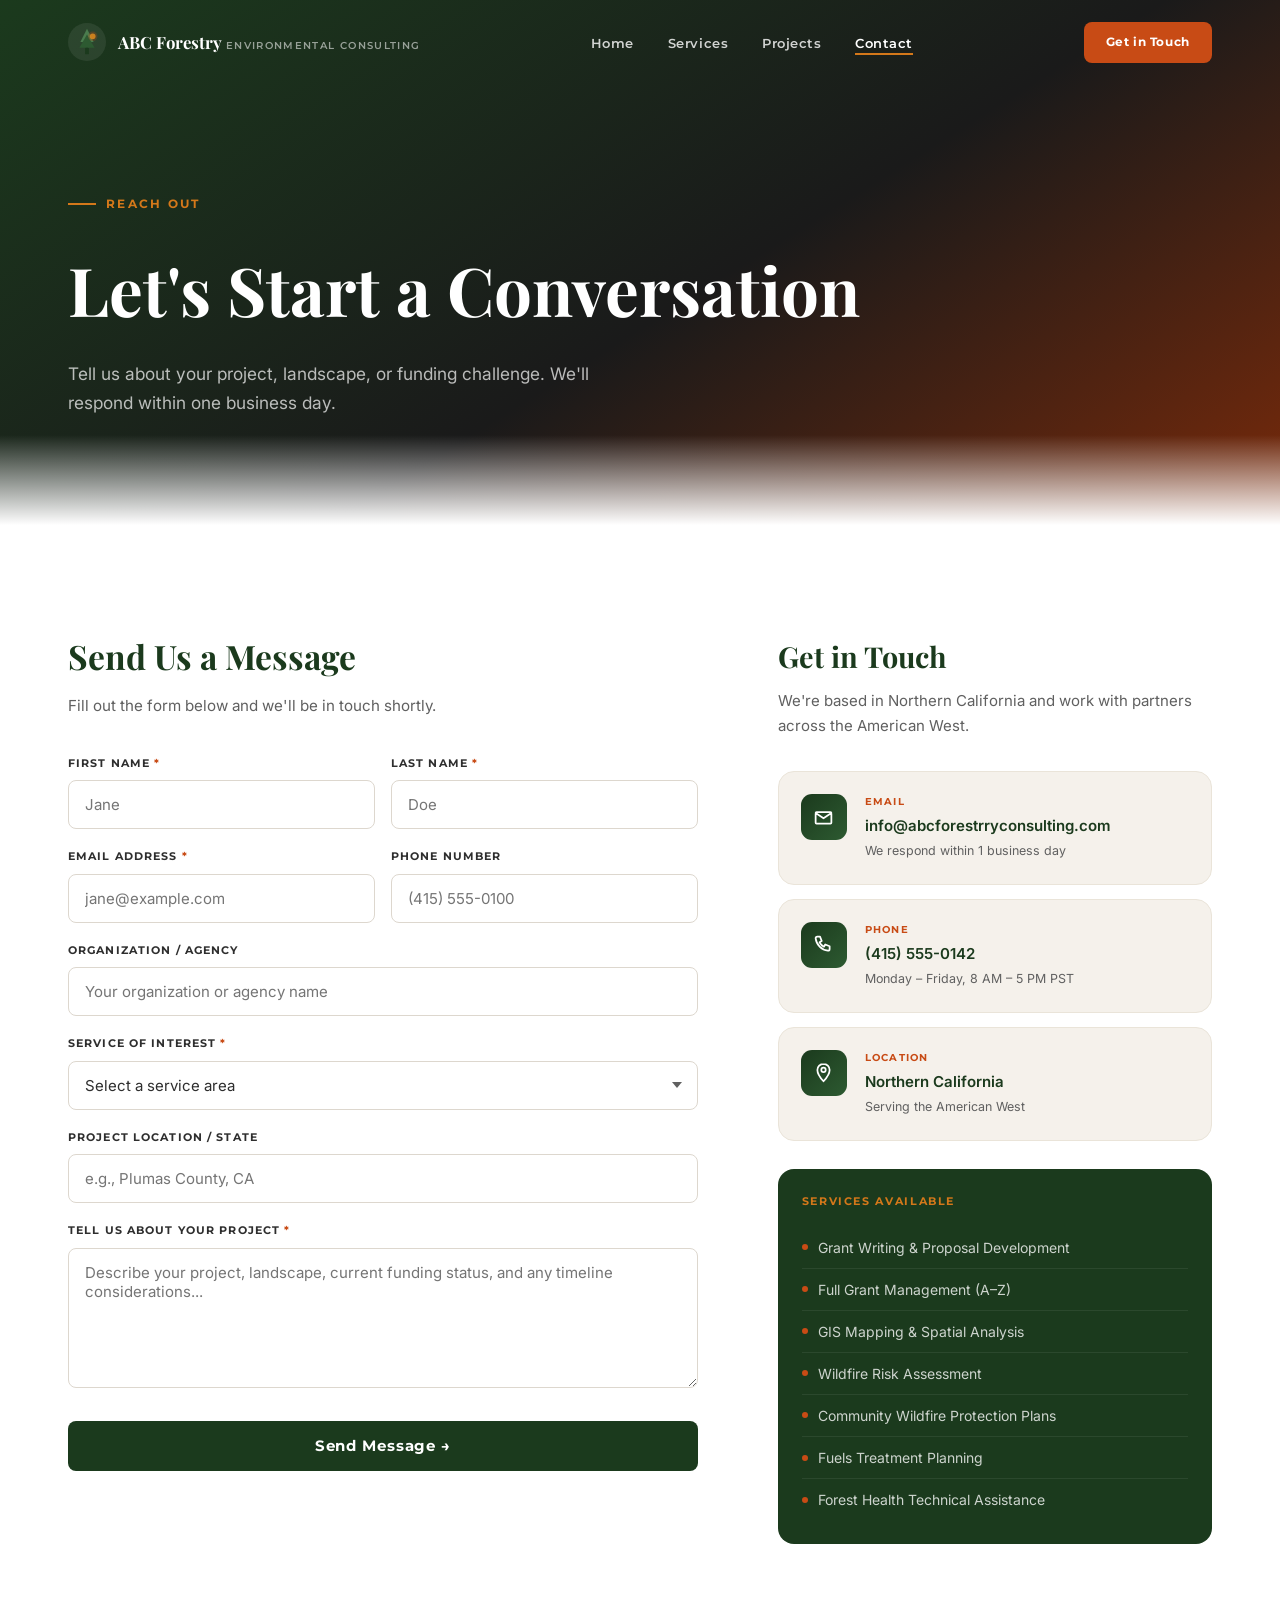
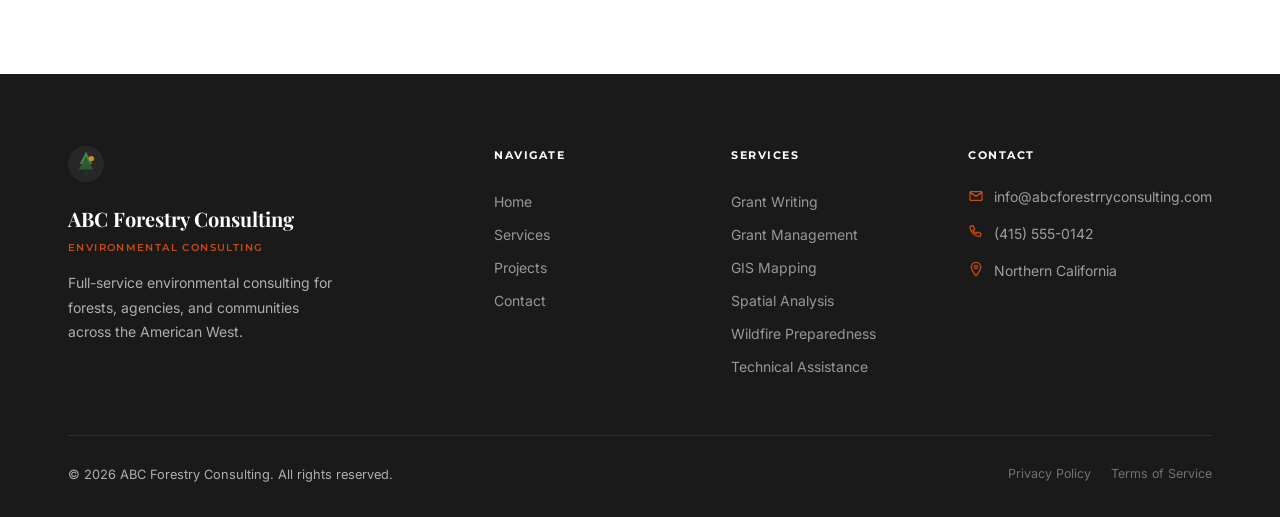
==== contact.html @ c1113926 "Initial commit" ====
<!DOCTYPE html>
<html lang="en">
<head>
  <meta charset="UTF-8" />
  <meta name="viewport" content="width=device-width, initial-scale=1.0" />
  <title>Contact — ABC Forestry Consulting</title>
  <meta name="description" content="Get in touch with ABC Forestry Consulting for grant writing, GIS mapping, and wildfire technical assistance." />
  <link rel="preconnect" href="https://fonts.googleapis.com" />
  <link rel="preconnect" href="https://fonts.gstatic.com" crossorigin />
  <link href="https://fonts.googleapis.com/css2?family=Playfair+Display:wght@700&family=Montserrat:wght@500;600;700&family=Inter:wght@400;500;600&display=swap" rel="stylesheet" />
  <link rel="stylesheet" href="css/styles.css" />
</head>
<body>

<!-- ===== NAVIGATION ===================================== -->
<nav class="nav scrolled" role="navigation" aria-label="Main navigation">
  <div class="container nav__inner">
    <a href="index.html" class="nav__logo" aria-label="ABC Forestry Consulting home">
      <svg class="nav__logo-icon" viewBox="0 0 40 40" fill="none" xmlns="http://www.w3.org/2000/svg" aria-hidden="true">
        <circle cx="20" cy="20" r="20" fill="rgba(255,255,255,0.08)"/>
        <polygon points="20,6 27,20 13,20" fill="#4A7C4E"/>
        <polygon points="20,12 28,26 12,26" fill="#2D5A31"/>
        <rect x="18" y="26" width="4" height="7" rx="1" fill="#1B3A1D"/>
        <circle cx="26" cy="14" r="3" fill="#E8A020" opacity="0.85"/>
        <circle cx="26" cy="14" r="5" fill="#C84B15" opacity="0.25"/>
      </svg>
      <div class="nav__logo-text">
        <span class="nav__logo-name">ABC Forestry</span>
        <span class="nav__logo-sub">Environmental Consulting</span>
      </div>
    </a>

    <ul class="nav__links" role="list">
      <li><a href="index.html" class="nav__link">Home</a></li>
      <li><a href="index.html#services" class="nav__link">Services</a></li>
      <li><a href="projects.html" class="nav__link">Projects</a></li>
      <li><a href="contact.html" class="nav__link active">Contact</a></li>
    </ul>

    <a href="contact.html" class="nav__cta">Get in Touch</a>
    <button class="nav__toggle" aria-label="Open menu"><span></span><span></span><span></span></button>
  </div>
</nav>

<div class="nav__mobile" role="dialog" aria-label="Mobile navigation">
  <button class="nav__mobile-close" aria-label="Close menu">&times;</button>
  <a href="index.html" class="nav__mobile-link">Home</a>
  <a href="index.html#services" class="nav__mobile-link">Services</a>
  <a href="projects.html" class="nav__mobile-link">Projects</a>
  <a href="contact.html" class="nav__mobile-link">Contact</a>
  <a href="contact.html" class="btn btn-primary" style="margin-top:16px">Get in Touch</a>
</div>

<!-- ===== PAGE HERO ====================================== -->
<section class="page-hero">
  <div class="container">
    <div class="page-hero__label">Reach Out</div>
    <h1 class="page-hero__title">Let's Start a Conversation</h1>
    <p class="page-hero__sub">
      Tell us about your project, landscape, or funding challenge. We'll respond within one business day.
    </p>
  </div>
</section>

<!-- ===== CONTACT SECTION ================================ -->
<section class="contact-section">
  <div class="container">
    <div class="contact__grid">

      <!-- Form -->
      <div class="reveal">
        <div class="contact-form__title">Send Us a Message</div>
        <p class="contact-form__sub">Fill out the form below and we'll be in touch shortly.</p>

        <form id="contact-form" novalidate>

          <div class="form-row">
            <div class="form-group">
              <label class="form-label" for="fname">First Name <span aria-hidden="true" style="color:var(--ember)">*</span></label>
              <input class="form-input" type="text" id="fname" name="fname" placeholder="Jane" required autocomplete="given-name" />
            </div>
            <div class="form-group">
              <label class="form-label" for="lname">Last Name <span aria-hidden="true" style="color:var(--ember)">*</span></label>
              <input class="form-input" type="text" id="lname" name="lname" placeholder="Doe" required autocomplete="family-name" />
            </div>
          </div>

          <div class="form-row">
            <div class="form-group">
              <label class="form-label" for="email">Email Address <span aria-hidden="true" style="color:var(--ember)">*</span></label>
              <input class="form-input" type="email" id="email" name="email" placeholder="jane@example.com" required autocomplete="email" />
            </div>
            <div class="form-group">
              <label class="form-label" for="phone">Phone Number</label>
              <input class="form-input" type="tel" id="phone" name="phone" placeholder="(415) 555-0100" autocomplete="tel" />
            </div>
          </div>

          <div class="form-group">
            <label class="form-label" for="org">Organization / Agency</label>
            <input class="form-input" type="text" id="org" name="org" placeholder="Your organization or agency name" autocomplete="organization" />
          </div>

          <div class="form-group">
            <label class="form-label" for="service">Service of Interest <span aria-hidden="true" style="color:var(--ember)">*</span></label>
            <div class="form-select-wrap">
              <select class="form-select" id="service" name="service" required>
                <option value="" disabled selected>Select a service area</option>
                <option value="grant-writing">Grant Writing</option>
                <option value="grant-management">Grant Management (A–Z)</option>
                <option value="gis-mapping">GIS Mapping &amp; Analysis</option>
                <option value="wildfire-tech">Wildfire Technical Assistance</option>
                <option value="cwpp">Community Wildfire Protection Plan</option>
                <option value="multiple">Multiple Services</option>
                <option value="other">Other / Not Sure Yet</option>
              </select>
            </div>
          </div>

          <div class="form-group">
            <label class="form-label" for="location">Project Location / State</label>
            <input class="form-input" type="text" id="location" name="location" placeholder="e.g., Plumas County, CA" />
          </div>

          <div class="form-group">
            <label class="form-label" for="message">Tell Us About Your Project <span aria-hidden="true" style="color:var(--ember)">*</span></label>
            <textarea class="form-textarea" id="message" name="message" placeholder="Describe your project, landscape, current funding status, and any timeline considerations..." required></textarea>
          </div>

          <button type="submit" class="form-submit">Send Message &rarr;</button>

        </form>
      </div>

      <!-- Contact Info Sidebar -->
      <div class="contact-info reveal reveal-d1">
        <div class="contact-info__title">Get in Touch</div>
        <p class="contact-info__sub">
          We're based in Northern California and work with partners across the American West.
        </p>

        <div class="info-card">
          <div class="info-card__icon" aria-hidden="true">
            <svg viewBox="0 0 24 24" fill="none" stroke="currentColor" stroke-width="2" stroke-linecap="round" stroke-linejoin="round"><path d="M3 8l9 6 9-6M3 8v11a1 1 0 001 1h16a1 1 0 001-1V8M3 8a1 1 0 011-1h16a1 1 0 011 1"/></svg>
          </div>
          <div>
            <div class="info-card__label">Email</div>
            <div class="info-card__value">info@abcforestrryconsulting.com</div>
            <div class="info-card__note">We respond within 1 business day</div>
          </div>
        </div>

        <div class="info-card">
          <div class="info-card__icon" aria-hidden="true">
            <svg viewBox="0 0 24 24" fill="none" stroke="currentColor" stroke-width="2" stroke-linecap="round" stroke-linejoin="round"><path d="M3 5a2 2 0 012-2h3l2 5-2.5 1.5a11 11 0 005 5L14 12l5 2v3a2 2 0 01-2 2A16 16 0 013 5z"/></svg>
          </div>
          <div>
            <div class="info-card__label">Phone</div>
            <div class="info-card__value">(415) 555-0142</div>
            <div class="info-card__note">Monday – Friday, 8 AM – 5 PM PST</div>
          </div>
        </div>

        <div class="info-card">
          <div class="info-card__icon" aria-hidden="true">
            <svg viewBox="0 0 24 24" fill="none" stroke="currentColor" stroke-width="2" stroke-linecap="round" stroke-linejoin="round"><path d="M12 2C8.13 2 5 5.13 5 9c0 5.25 7 13 7 13s7-7.75 7-13c0-3.87-3.13-7-7-7z"/><circle cx="12" cy="9" r="2.5"/></svg>
          </div>
          <div>
            <div class="info-card__label">Location</div>
            <div class="info-card__value">Northern California</div>
            <div class="info-card__note">Serving the American West</div>
          </div>
        </div>

        <div class="service-list-box">
          <div class="service-list-box__title">Services Available</div>
          <div class="service-list-box__item">
            <span class="service-list-box__dot" aria-hidden="true"></span>
            Grant Writing &amp; Proposal Development
          </div>
          <div class="service-list-box__item">
            <span class="service-list-box__dot" aria-hidden="true"></span>
            Full Grant Management (A–Z)
          </div>
          <div class="service-list-box__item">
            <span class="service-list-box__dot" aria-hidden="true"></span>
            GIS Mapping &amp; Spatial Analysis
          </div>
          <div class="service-list-box__item">
            <span class="service-list-box__dot" aria-hidden="true"></span>
            Wildfire Risk Assessment
          </div>
          <div class="service-list-box__item">
            <span class="service-list-box__dot" aria-hidden="true"></span>
            Community Wildfire Protection Plans
          </div>
          <div class="service-list-box__item">
            <span class="service-list-box__dot" aria-hidden="true"></span>
            Fuels Treatment Planning
          </div>
          <div class="service-list-box__item">
            <span class="service-list-box__dot" aria-hidden="true"></span>
            Forest Health Technical Assistance
          </div>
        </div>

      </div><!-- /.contact-info -->
    </div><!-- /.contact__grid -->
  </div>
</section>

<!-- ===== FOOTER ========================================= -->
<footer class="footer">
  <div class="container">
    <div class="footer__grid">

      <div>
        <svg width="36" height="36" viewBox="0 0 40 40" fill="none" xmlns="http://www.w3.org/2000/svg" aria-hidden="true">
          <circle cx="20" cy="20" r="20" fill="rgba(255,255,255,0.06)"/>
          <polygon points="20,6 27,20 13,20" fill="#4A7C4E"/>
          <polygon points="20,12 28,26 12,26" fill="#2D5A31"/>
          <rect x="18" y="26" width="4" height="7" rx="1" fill="#1B3A1D"/>
          <circle cx="26" cy="14" r="3" fill="#E8A020" opacity="0.85"/>
        </svg>
        <div class="footer__brand-name">ABC Forestry Consulting</div>
        <div class="footer__brand-sub">Environmental Consulting</div>
        <p class="footer__brand-desc">
          Full-service environmental consulting for forests, agencies, and communities across the American West.
        </p>
      </div>

      <div>
        <div class="footer__col-title">Navigate</div>
        <a href="index.html" class="footer__link">Home</a>
        <a href="index.html#services" class="footer__link">Services</a>
        <a href="projects.html" class="footer__link">Projects</a>
        <a href="contact.html" class="footer__link">Contact</a>
      </div>

      <div>
        <div class="footer__col-title">Services</div>
        <a href="contact.html" class="footer__link">Grant Writing</a>
        <a href="contact.html" class="footer__link">Grant Management</a>
        <a href="contact.html" class="footer__link">GIS Mapping</a>
        <a href="contact.html" class="footer__link">Spatial Analysis</a>
        <a href="contact.html" class="footer__link">Wildfire Preparedness</a>
        <a href="contact.html" class="footer__link">Technical Assistance</a>
      </div>

      <div>
        <div class="footer__col-title">Contact</div>
        <div class="footer__contact-item">
          <svg class="footer__contact-icon" fill="none" stroke="currentColor" stroke-width="2" viewBox="0 0 24 24" aria-hidden="true"><path d="M3 8l9 6 9-6M3 8v11a1 1 0 001 1h16a1 1 0 001-1V8M3 8a1 1 0 011-1h16a1 1 0 011 1"/></svg>
          info@abcforestrryconsulting.com
        </div>
        <div class="footer__contact-item">
          <svg class="footer__contact-icon" fill="none" stroke="currentColor" stroke-width="2" viewBox="0 0 24 24" aria-hidden="true"><path d="M3 5a2 2 0 012-2h3l2 5-2.5 1.5a11 11 0 005 5L14 12l5 2v3a2 2 0 01-2 2A16 16 0 013 5z"/></svg>
          (415) 555-0142
        </div>
        <div class="footer__contact-item">
          <svg class="footer__contact-icon" fill="none" stroke="currentColor" stroke-width="2" viewBox="0 0 24 24" aria-hidden="true"><path d="M12 2C8.13 2 5 5.13 5 9c0 5.25 7 13 7 13s7-7.75 7-13c0-3.87-3.13-7-7-7z"/><circle cx="12" cy="9" r="2.5"/></svg>
          Northern California
        </div>
      </div>

    </div>

    <div class="footer__bottom">
      <p class="footer__copy">&copy; 2026 ABC Forestry Consulting. All rights reserved.</p>
      <div class="footer__legal">
        <a href="#" class="footer__legal-link">Privacy Policy</a>
        <a href="#" class="footer__legal-link">Terms of Service</a>
      </div>
    </div>
  </div>
</footer>

<script src="js/main.js"></script>
</body>
</html>
---- css/styles.css ----
/* ============================================================
   ABC Forestry Consulting — Stylesheet
   ============================================================ */

/* === VARIABLES ============================================= */
:root {
  --forest-deep:   #1B3A1D;
  --forest-mid:    #2D5A31;
  --forest-light:  #4A7C4E;
  --ember:         #C84B15;
  --amber:         #D4781A;
  --gold:          #E8A020;
  --smoke:         #F5F1EB;
  --ash:           #EAE4D9;
  --white:         #FFFFFF;
  --charcoal:      #1A1A1A;
  --gray-dark:     #2E2E2E;
  --gray-mid:      #606060;
  --gray-light:    #A0A0A0;
  --border:        #DDD7CE;

  --font-display:  'Playfair Display', Georgia, serif;
  --font-sans:     'Montserrat', system-ui, sans-serif;
  --font-body:     'Inter', system-ui, sans-serif;

  --ease:          cubic-bezier(0.4, 0, 0.2, 1);
  --t:             0.32s;
  --t-slow:        0.62s;

  --shadow-sm:     0 2px 8px rgba(0,0,0,0.07);
  --shadow-md:     0 8px 28px rgba(0,0,0,0.11);
  --shadow-lg:     0 20px 56px rgba(0,0,0,0.16);
  --shadow-ember:  0 8px 32px rgba(200,75,21,0.30);

  --max-width:     1200px;
  --radius:        8px;
  --radius-lg:     16px;
  --section-gap:   104px;
}

/* === RESET ================================================= */
*, *::before, *::after { box-sizing: border-box; margin: 0; padding: 0; }
html { scroll-behavior: smooth; font-size: 16px; }
body {
  font-family: var(--font-body);
  color: var(--gray-dark);
  background: var(--white);
  line-height: 1.65;
  -webkit-font-smoothing: antialiased;
}
img  { display: block; max-width: 100%; height: auto; }
a    { color: inherit; text-decoration: none; }
ul   { list-style: none; }
button { font-family: inherit; }

/* === LAYOUT ================================================ */
.container {
  width: 100%;
  max-width: var(--max-width);
  margin: 0 auto;
  padding: 0 28px;
}

/* === TYPE UTILITIES ======================================== */
.section-label {
  display: inline-flex;
  align-items: center;
  gap: 10px;
  font-family: var(--font-sans);
  font-size: 0.72rem;
  font-weight: 700;
  letter-spacing: 0.18em;
  text-transform: uppercase;
  color: var(--ember);
  margin-bottom: 16px;
}
.section-label::before {
  content: '';
  display: block;
  width: 28px;
  height: 2px;
  background: var(--ember);
  flex-shrink: 0;
}

.section-title {
  font-family: var(--font-display);
  font-size: clamp(2rem, 3.8vw, 3rem);
  font-weight: 700;
  color: var(--forest-deep);
  line-height: 1.18;
}

.section-subtitle {
  font-size: 1.05rem;
  color: var(--gray-mid);
  max-width: 580px;
  margin-top: 16px;
  line-height: 1.78;
}

/* === BUTTONS =============================================== */
.btn {
  display: inline-flex;
  align-items: center;
  gap: 8px;
  padding: 14px 28px;
  border-radius: var(--radius);
  font-family: var(--font-sans);
  font-size: 0.85rem;
  font-weight: 700;
  letter-spacing: 0.04em;
  cursor: pointer;
  border: 2px solid transparent;
  transition: all var(--t) var(--ease);
  line-height: 1;
}
.btn-primary {
  background: var(--ember);
  color: var(--white);
  box-shadow: var(--shadow-ember);
}
.btn-primary:hover {
  background: #A83A10;
  transform: translateY(-2px);
  box-shadow: 0 14px 40px rgba(200,75,21,0.38);
}
.btn-ghost {
  background: transparent;
  color: var(--white);
  border-color: rgba(255,255,255,0.55);
}
.btn-ghost:hover {
  background: rgba(255,255,255,0.12);
  border-color: var(--white);
}
.btn-forest {
  background: var(--forest-deep);
  color: var(--white);
}
.btn-forest:hover {
  background: var(--ember);
  transform: translateY(-2px);
  box-shadow: var(--shadow-ember);
}

/* === NAVIGATION ============================================ */
.nav {
  position: fixed;
  top: 0; left: 0; right: 0;
  z-index: 1000;
  padding: 22px 0;
  transition: all var(--t) var(--ease);
}
.nav.scrolled {
  background: rgba(27, 58, 29, 0.97);
  backdrop-filter: blur(14px);
  -webkit-backdrop-filter: blur(14px);
  padding: 14px 0;
  box-shadow: 0 4px 24px rgba(0,0,0,0.22);
}

.nav__inner {
  display: flex;
  align-items: center;
  justify-content: space-between;
}

.nav__logo {
  display: flex;
  align-items: center;
  gap: 12px;
  flex-shrink: 0;
}
.nav__logo-icon {
  width: 38px;
  height: 38px;
  flex-shrink: 0;
}
.nav__logo-text { line-height: 1.1; }
.nav__logo-name {
  font-family: var(--font-display);
  font-size: 1.05rem;
  font-weight: 700;
  color: var(--white);
}
.nav__logo-sub {
  font-family: var(--font-sans);
  font-size: 0.6rem;
  font-weight: 600;
  letter-spacing: 0.14em;
  text-transform: uppercase;
  color: rgba(255,255,255,0.55);
}

.nav__links {
  display: flex;
  align-items: center;
  gap: 34px;
}
.nav__link {
  font-family: var(--font-sans);
  font-size: 0.82rem;
  font-weight: 600;
  color: rgba(255,255,255,0.80);
  letter-spacing: 0.04em;
  position: relative;
  transition: color var(--t) var(--ease);
}
.nav__link::after {
  content: '';
  position: absolute;
  bottom: -4px;
  left: 0;
  width: 0;
  height: 2px;
  background: var(--amber);
  transition: width var(--t) var(--ease);
}
.nav__link:hover { color: var(--white); }
.nav__link:hover::after { width: 100%; }
.nav__link.active { color: var(--white); }
.nav__link.active::after { width: 100%; }

.nav__cta {
  background: var(--ember);
  color: var(--white);
  padding: 10px 22px;
  border-radius: var(--radius);
  font-family: var(--font-sans);
  font-size: 0.78rem;
  font-weight: 700;
  letter-spacing: 0.05em;
  transition: all var(--t) var(--ease);
}
.nav__cta:hover {
  background: var(--amber);
  transform: translateY(-1px);
}

.nav__toggle {
  display: none;
  flex-direction: column;
  gap: 5px;
  cursor: pointer;
  padding: 6px;
  background: none;
  border: none;
}
.nav__toggle span {
  display: block;
  width: 24px; height: 2px;
  background: var(--white);
  border-radius: 2px;
  transition: all var(--t) var(--ease);
}

/* Mobile nav overlay */
.nav__mobile {
  display: none;
  position: fixed;
  inset: 0;
  background: var(--forest-deep);
  z-index: 999;
  flex-direction: column;
  align-items: center;
  justify-content: center;
  gap: 36px;
}
.nav__mobile.open { display: flex; }
.nav__mobile-link {
  font-family: var(--font-display);
  font-size: 2.2rem;
  font-weight: 700;
  color: var(--white);
  transition: color var(--t) var(--ease);
}
.nav__mobile-link:hover { color: var(--amber); }
.nav__mobile-close {
  position: absolute;
  top: 24px; right: 28px;
  background: none; border: none;
  color: var(--white);
  font-size: 2.2rem;
  line-height: 1;
  cursor: pointer;
  transition: color var(--t) var(--ease);
}
.nav__mobile-close:hover { color: var(--amber); }

/* === HERO ================================================== */
.hero {
  position: relative;
  min-height: 100vh;
  display: flex;
  align-items: center;
  overflow: hidden;
}

.hero__bg {
  position: absolute;
  inset: 0;
  /* Replace the second background with url('images/hero.jpg') */
  background:
    linear-gradient(
      148deg,
      rgba(27, 58, 29, 0.91) 0%,
      rgba(18, 18, 18, 0.72) 42%,
      rgba(180, 60, 14, 0.68) 100%
    ),
    linear-gradient(165deg, #1B3A1D 0%, #1C1C1C 52%, #7A2A0A 100%);
  background-size: cover;
  background-position: center;
}

.hero__particles {
  position: absolute;
  inset: 0;
  pointer-events: none;
  overflow: hidden;
}

.particle {
  position: absolute;
  border-radius: 50%;
  background: radial-gradient(circle, var(--gold), var(--ember));
  animation: float-ember linear infinite;
  opacity: 0;
  bottom: -20px;
}
@keyframes float-ember {
  0%   { transform: translateY(0) translateX(0) scale(1);   opacity: 0; }
  8%   { opacity: 0.9; }
  50%  { transform: translateY(-50vh) translateX(40px) scale(0.7); opacity: 0.6; }
  100% { transform: translateY(-105vh) translateX(80px) scale(0.2); opacity: 0; }
}

.hero__fade {
  position: absolute;
  bottom: 0; left: 0; right: 0;
  height: 220px;
  background: linear-gradient(to top, var(--white), transparent);
  pointer-events: none;
}

.hero__content {
  position: relative;
  z-index: 1;
  max-width: 820px;
}

.hero__eyebrow {
  display: inline-flex;
  align-items: center;
  gap: 10px;
  font-family: var(--font-sans);
  font-size: 0.72rem;
  font-weight: 700;
  letter-spacing: 0.22em;
  text-transform: uppercase;
  color: var(--amber);
  margin-bottom: 24px;
  animation: fadeUp 0.9s var(--ease) 0.15s both;
}
.hero__eyebrow::before {
  content: '';
  display: block;
  width: 32px; height: 2px;
  background: var(--amber);
}

.hero__title {
  font-family: var(--font-display);
  font-size: clamp(3rem, 7.5vw, 5.8rem);
  font-weight: 700;
  color: var(--white);
  line-height: 1.06;
  margin-bottom: 24px;
  animation: fadeUp 0.9s var(--ease) 0.3s both;
}
.hero__title em {
  font-style: normal;
  color: var(--amber);
}

.hero__subtitle {
  font-size: clamp(1rem, 2vw, 1.22rem);
  color: rgba(255,255,255,0.78);
  max-width: 560px;
  line-height: 1.78;
  margin-bottom: 42px;
  animation: fadeUp 0.9s var(--ease) 0.45s both;
}

.hero__actions {
  display: flex;
  gap: 14px;
  flex-wrap: wrap;
  animation: fadeUp 0.9s var(--ease) 0.6s both;
}

.hero__scroll-hint {
  position: absolute;
  bottom: 52px;
  left: 50%;
  transform: translateX(-50%);
  z-index: 1;
  display: flex;
  flex-direction: column;
  align-items: center;
  gap: 8px;
  color: rgba(255,255,255,0.4);
  font-family: var(--font-sans);
  font-size: 0.65rem;
  letter-spacing: 0.18em;
  text-transform: uppercase;
  animation: scrollPulse 2.2s ease-in-out infinite;
}
.hero__scroll-line {
  width: 1px; height: 44px;
  background: linear-gradient(to bottom, rgba(255,255,255,0.45), transparent);
}
@keyframes scrollPulse {
  0%, 100% { transform: translateX(-50%) translateY(0); opacity: 0.5; }
  50%       { transform: translateX(-50%) translateY(7px); opacity: 1; }
}

/* === SERVICES ============================================== */
.services {
  padding: var(--section-gap) 0;
  background: var(--white);
}

.services__header {
  text-align: center;
  margin-bottom: 64px;
}
.services__header .section-label { justify-content: center; }
.services__header .section-label::before { display: none; }
.services__header .section-subtitle { margin: 16px auto 0; }

.services__grid {
  display: grid;
  grid-template-columns: repeat(3, 1fr);
  gap: 28px;
}

.service-card {
  position: relative;
  background: var(--white);
  border: 1px solid var(--border);
  border-radius: var(--radius-lg);
  padding: 46px 36px;
  overflow: hidden;
  transition: transform var(--t-slow) var(--ease),
              box-shadow var(--t-slow) var(--ease),
              border-color var(--t) var(--ease);
}

/* Left accent bar */
.service-card::before {
  content: '';
  position: absolute;
  top: 0; left: 0;
  width: 4px; height: 100%;
  background: var(--border);
  transition: background var(--t) var(--ease);
}
/* Background wash on hover */
.service-card::after {
  content: '';
  position: absolute;
  inset: 0;
  background: linear-gradient(140deg, rgba(27,58,29,0.03) 0%, rgba(200,75,21,0.025) 100%);
  opacity: 0;
  transition: opacity var(--t) var(--ease);
}

.service-card:hover {
  transform: translateY(-10px);
  box-shadow: var(--shadow-lg);
  border-color: rgba(200, 75, 21, 0.18);
}
.service-card:hover::before { background: var(--ember); }
.service-card:hover::after  { opacity: 1; }

.service-card__icon-wrap {
  position: relative;
  z-index: 1;
  width: 64px; height: 64px;
  border-radius: 14px;
  background: linear-gradient(135deg, var(--forest-deep), var(--forest-mid));
  display: flex;
  align-items: center;
  justify-content: center;
  margin-bottom: 28px;
  transition: background var(--t) var(--ease), transform var(--t) var(--ease);
}
.service-card:hover .service-card__icon-wrap {
  background: linear-gradient(135deg, var(--ember), var(--amber));
  transform: scale(1.06);
}
.service-card__icon-wrap svg {
  width: 28px; height: 28px;
  color: var(--white);
}

.service-card__tag {
  position: relative; z-index: 1;
  display: inline-block;
  font-family: var(--font-sans);
  font-size: 0.65rem;
  font-weight: 700;
  letter-spacing: 0.15em;
  text-transform: uppercase;
  color: var(--ember);
  margin-bottom: 10px;
}

.service-card__title {
  position: relative; z-index: 1;
  font-family: var(--font-display);
  font-size: 1.55rem;
  font-weight: 700;
  color: var(--forest-deep);
  line-height: 1.22;
  margin-bottom: 16px;
  transition: color var(--t) var(--ease);
}

.service-card__desc {
  position: relative; z-index: 1;
  font-size: 0.925rem;
  color: var(--gray-mid);
  line-height: 1.74;
  margin-bottom: 28px;
}

.service-card__list {
  position: relative; z-index: 1;
  margin-bottom: 32px;
}
.service-card__item {
  display: flex;
  align-items: flex-start;
  gap: 10px;
  font-size: 0.875rem;
  color: var(--gray-dark);
  padding: 7px 0;
  border-bottom: 1px solid var(--ash);
}
.service-card__item:last-child { border-bottom: none; }
.service-card__dot {
  width: 6px; height: 6px;
  min-width: 6px;
  border-radius: 50%;
  background: var(--forest-light);
  margin-top: 6px;
  transition: background var(--t) var(--ease);
}
.service-card:hover .service-card__dot { background: var(--ember); }

.service-card__cta {
  position: relative; z-index: 1;
  display: inline-flex;
  align-items: center;
  gap: 8px;
  font-family: var(--font-sans);
  font-size: 0.78rem;
  font-weight: 700;
  letter-spacing: 0.06em;
  text-transform: uppercase;
  color: var(--forest-mid);
  transition: color var(--t) var(--ease), gap var(--t) var(--ease);
}
.service-card__cta svg {
  width: 16px; height: 16px;
  transition: transform var(--t) var(--ease);
}
.service-card:hover .service-card__cta { color: var(--ember); gap: 13px; }
.service-card:hover .service-card__cta svg { transform: translateX(4px); }

/* === ABOUT ================================================= */
.about {
  padding: var(--section-gap) 0;
  background: var(--smoke);
}

.about__inner {
  display: grid;
  grid-template-columns: 1fr 1.1fr;
  gap: 80px;
  align-items: center;
}

.about__image-wrap { position: relative; }

.about__image {
  height: 520px;
  border-radius: var(--radius-lg);
  overflow: hidden;
  position: relative;
}
.about__img-bg {
  width: 100%; height: 100%;
  /* Replace with: background-image: url('../images/about.jpg'); */
  background: linear-gradient(160deg, #2D5A31 0%, #1B3A1D 60%, #0F2010 100%);
  background-size: cover;
  background-position: center;
  transition: transform var(--t-slow) var(--ease);
}
.about__image:hover .about__img-bg { transform: scale(1.05); }

.about__badge {
  position: absolute;
  bottom: -20px; right: -24px;
  background: var(--ember);
  color: var(--white);
  padding: 20px 26px;
  border-radius: var(--radius-lg);
  text-align: center;
  box-shadow: var(--shadow-ember);
}
.about__badge-num {
  display: block;
  font-family: var(--font-display);
  font-size: 2.6rem;
  font-weight: 700;
  line-height: 1;
}
.about__badge-lbl {
  display: block;
  font-family: var(--font-sans);
  font-size: 0.68rem;
  font-weight: 600;
  letter-spacing: 0.1em;
  text-transform: uppercase;
  opacity: 0.88;
  margin-top: 5px;
}

.about__body {
  font-size: 1rem;
  color: var(--gray-mid);
  line-height: 1.8;
  margin-top: 20px;
  margin-bottom: 36px;
}

.about__stats {
  display: grid;
  grid-template-columns: 1fr 1fr;
  gap: 16px;
  margin-top: 40px;
}
.about__stat {
  padding: 20px 18px;
  background: var(--white);
  border-radius: var(--radius);
  border-left: 4px solid var(--forest-mid);
  transition: border-color var(--t) var(--ease), box-shadow var(--t) var(--ease);
}
.about__stat:hover {
  border-color: var(--ember);
  box-shadow: var(--shadow-sm);
}
.about__stat-num {
  font-family: var(--font-display);
  font-size: 2rem;
  font-weight: 700;
  color: var(--forest-deep);
  line-height: 1;
}
.about__stat-lbl {
  font-family: var(--font-sans);
  font-size: 0.78rem;
  font-weight: 600;
  color: var(--gray-mid);
  margin-top: 6px;
  line-height: 1.4;
}

/* === WHY US ================================================ */
.why-us {
  padding: var(--section-gap) 0;
  background: var(--forest-deep);
  position: relative;
  overflow: hidden;
}
.why-us::before {
  content: '';
  position: absolute;
  top: -80px; right: -80px;
  width: 560px; height: 560px;
  border-radius: 50%;
  background: radial-gradient(circle, rgba(200,75,21,0.16) 0%, transparent 70%);
  pointer-events: none;
}
.why-us::after {
  content: '';
  position: absolute;
  bottom: -80px; left: -60px;
  width: 400px; height: 400px;
  border-radius: 50%;
  background: radial-gradient(circle, rgba(45,90,49,0.25) 0%, transparent 70%);
  pointer-events: none;
}

.why-us__header {
  text-align: center;
  margin-bottom: 60px;
}
.why-us__header .section-label { color: var(--amber); justify-content: center; }
.why-us__header .section-label::before { background: var(--amber); display: none; }
.why-us__header .section-title { color: var(--white); }
.why-us__header .section-subtitle { color: rgba(255,255,255,0.62); margin: 16px auto 0; }

.why-us__grid {
  display: grid;
  grid-template-columns: repeat(2, 1fr);
  gap: 22px;
  position: relative; z-index: 1;
}

.why-card {
  background: rgba(255,255,255,0.055);
  border: 1px solid rgba(255,255,255,0.09);
  border-radius: var(--radius-lg);
  padding: 38px 36px;
  transition: all var(--t) var(--ease);
}
.why-card:hover {
  background: rgba(255,255,255,0.1);
  border-color: rgba(200,75,21,0.36);
  transform: translateY(-4px);
}
.why-card__num {
  font-family: var(--font-display);
  font-size: 3.2rem;
  font-weight: 700;
  color: rgba(200,75,21,0.28);
  line-height: 1;
  margin-bottom: 16px;
}
.why-card__title {
  font-family: var(--font-sans);
  font-size: 1.08rem;
  font-weight: 700;
  color: var(--white);
  margin-bottom: 10px;
}
.why-card__desc {
  font-size: 0.9rem;
  color: rgba(255,255,255,0.58);
  line-height: 1.72;
}

/* === CTA BANNER ============================================ */
.cta-banner {
  padding: 84px 0;
  background: linear-gradient(135deg, var(--ember) 0%, #A8380C 100%);
  text-align: center;
  position: relative;
  overflow: hidden;
}
.cta-banner::before {
  content: '';
  position: absolute; inset: 0;
  background-image: url("data:image/svg+xml,%3Csvg width='60' height='60' viewBox='0 0 60 60' xmlns='http://www.w3.org/2000/svg'%3E%3Cg fill='%23fff' fill-opacity='0.04'%3E%3Cpath d='M36 34v-4h-2v4h-4v2h4v4h2v-4h4v-2h-4zm0-30V0h-2v4h-4v2h4v4h2V6h4V4h-4zM6 34v-4H4v4H0v2h4v4h2v-4h4v-2H6zM6 4V0H4v4H0v2h4v4h2V6h4V4H6z'/%3E%3C/g%3E%3C/svg%3E");
  pointer-events: none;
}
.cta-banner__content { position: relative; z-index: 1; }
.cta-banner__title {
  font-family: var(--font-display);
  font-size: clamp(2rem, 4vw, 3rem);
  font-weight: 700;
  color: var(--white);
  margin-bottom: 14px;
}
.cta-banner__sub {
  font-size: 1.08rem;
  color: rgba(255,255,255,0.82);
  max-width: 480px;
  margin: 0 auto 36px;
}
.cta-banner .btn {
  background: var(--white);
  color: var(--ember);
  font-weight: 700;
  padding: 16px 36px;
  font-size: 0.92rem;
}
.cta-banner .btn:hover {
  background: var(--forest-deep);
  color: var(--white);
  transform: translateY(-3px);
  box-shadow: 0 14px 40px rgba(0,0,0,0.28);
}

/* === FOOTER ================================================ */
.footer {
  background: var(--charcoal);
  color: rgba(255,255,255,0.65);
  padding: 72px 0 32px;
}

.footer__grid {
  display: grid;
  grid-template-columns: 2fr 1fr 1fr 1.2fr;
  gap: 48px;
  padding-bottom: 52px;
  border-bottom: 1px solid rgba(255,255,255,0.09);
  margin-bottom: 28px;
}

.footer__brand-name {
  font-family: var(--font-display);
  font-size: 1.25rem;
  font-weight: 700;
  color: var(--white);
  margin: 12px 0 4px;
}
.footer__brand-sub {
  font-family: var(--font-sans);
  font-size: 0.62rem;
  font-weight: 600;
  letter-spacing: 0.14em;
  text-transform: uppercase;
  color: var(--ember);
  margin-bottom: 16px;
}
.footer__brand-desc {
  font-size: 0.875rem;
  line-height: 1.76;
  max-width: 270px;
}

.footer__col-title {
  font-family: var(--font-sans);
  font-size: 0.7rem;
  font-weight: 700;
  letter-spacing: 0.14em;
  text-transform: uppercase;
  color: var(--white);
  margin-bottom: 20px;
}
.footer__link {
  display: block;
  font-size: 0.875rem;
  color: rgba(255,255,255,0.55);
  padding: 5px 0;
  transition: color var(--t) var(--ease);
}
.footer__link:hover { color: var(--amber); }

.footer__contact-item {
  display: flex;
  align-items: flex-start;
  gap: 10px;
  font-size: 0.875rem;
  color: rgba(255,255,255,0.58);
  margin-bottom: 14px;
}
.footer__contact-icon {
  width: 16px; height: 16px;
  min-width: 16px;
  color: var(--ember);
  margin-top: 2px;
}

.footer__bottom {
  display: flex;
  align-items: center;
  justify-content: space-between;
  gap: 16px;
  flex-wrap: wrap;
}
.footer__copy { font-size: 0.8rem; }
.footer__legal {
  display: flex;
  gap: 20px;
}
.footer__legal-link {
  font-size: 0.78rem;
  color: rgba(255,255,255,0.38);
  transition: color var(--t) var(--ease);
}
.footer__legal-link:hover { color: rgba(255,255,255,0.75); }

/* === PAGE HERO (inner pages) =============================== */
.page-hero {
  padding: 186px 0 108px;
  position: relative;
  overflow: hidden;
  /* Replace bg with: background-image: url('../images/page-hero.jpg'); */
  background: linear-gradient(
    148deg,
    var(--forest-deep) 0%,
    #1A1A1A 55%,
    #7A2A0A 100%
  );
}
.page-hero::after {
  content: '';
  position: absolute;
  bottom: 0; left: 0; right: 0;
  height: 90px;
  background: linear-gradient(to top, var(--white), transparent);
}

.page-hero__label {
  display: inline-flex;
  align-items: center;
  gap: 10px;
  font-family: var(--font-sans);
  font-size: 0.72rem;
  font-weight: 700;
  letter-spacing: 0.2em;
  text-transform: uppercase;
  color: var(--amber);
  margin-bottom: 20px;
}
.page-hero__label::before {
  content: '';
  display: block;
  width: 28px; height: 2px;
  background: var(--amber);
}
.page-hero__title {
  font-family: var(--font-display);
  font-size: clamp(2.5rem, 5.5vw, 4.2rem);
  font-weight: 700;
  color: var(--white);
  margin-bottom: 16px;
}
.page-hero__sub {
  font-size: 1.08rem;
  color: rgba(255,255,255,0.7);
  max-width: 540px;
}

/* === PROJECTS PAGE ========================================= */
.projects-section {
  padding: var(--section-gap) 0 120px;
  background: var(--white);
}

.projects__filters {
  display: flex;
  gap: 10px;
  margin-bottom: 52px;
  flex-wrap: wrap;
}
.filter-btn {
  padding: 8px 20px;
  border-radius: 100px;
  border: 1px solid var(--border);
  background: transparent;
  font-family: var(--font-sans);
  font-size: 0.78rem;
  font-weight: 600;
  letter-spacing: 0.04em;
  color: var(--gray-mid);
  cursor: pointer;
  transition: all var(--t) var(--ease);
}
.filter-btn:hover { border-color: var(--forest-mid); color: var(--forest-mid); }
.filter-btn.active {
  background: var(--ember);
  border-color: var(--ember);
  color: var(--white);
}

.projects__grid {
  display: grid;
  grid-template-columns: repeat(3, 1fr);
  gap: 28px;
}

.project-card {
  border-radius: var(--radius-lg);
  overflow: hidden;
  border: 1px solid var(--border);
  background: var(--white);
  transition: transform var(--t) var(--ease), box-shadow var(--t) var(--ease), border-color var(--t) var(--ease);
}
.project-card:hover {
  transform: translateY(-7px);
  box-shadow: var(--shadow-lg);
  border-color: transparent;
}

.project-card__img {
  position: relative;
  height: 216px;
  overflow: hidden;
}
.project-card__img-bg {
  width: 100%; height: 100%;
  background-size: cover;
  background-position: center;
  transition: transform var(--t-slow) var(--ease);
}
.project-card:hover .project-card__img-bg { transform: scale(1.08); }

.project-card__overlay {
  position: absolute;
  inset: 0;
  background: linear-gradient(to top, rgba(27,58,29,0.82) 0%, transparent 55%);
  opacity: 0;
  transition: opacity var(--t) var(--ease);
  display: flex;
  align-items: flex-end;
  padding: 18px 20px;
}
.project-card:hover .project-card__overlay { opacity: 1; }
.project-card__overlay span {
  font-family: var(--font-sans);
  font-size: 0.78rem;
  font-weight: 600;
  color: var(--white);
  letter-spacing: 0.05em;
}

.project-card__badge {
  position: absolute;
  top: 14px; left: 14px;
  padding: 4px 12px;
  border-radius: 100px;
  font-family: var(--font-sans);
  font-size: 0.63rem;
  font-weight: 700;
  letter-spacing: 0.1em;
  text-transform: uppercase;
}
.cat-grant { background: rgba(200,75,21,0.88); color: var(--white); }
.cat-gis   { background: rgba(27,58,29,0.88);  color: var(--white); }
.cat-tech  { background: rgba(45,90,49,0.88);  color: var(--white); }

.project-card__body { padding: 22px 24px 28px; }
.project-card__year {
  font-family: var(--font-sans);
  font-size: 0.68rem;
  font-weight: 700;
  letter-spacing: 0.1em;
  text-transform: uppercase;
  color: var(--gray-light);
  margin-bottom: 8px;
}
.project-card__title {
  font-family: var(--font-display);
  font-size: 1.18rem;
  font-weight: 700;
  color: var(--forest-deep);
  line-height: 1.32;
  margin-bottom: 8px;
}
.project-card__location {
  display: flex;
  align-items: center;
  gap: 5px;
  font-size: 0.8rem;
  color: var(--gray-mid);
  margin-bottom: 12px;
}
.project-card__location svg {
  width: 13px; height: 13px;
  flex-shrink: 0;
  color: var(--ember);
}
.project-card__desc {
  font-size: 0.875rem;
  color: var(--gray-mid);
  line-height: 1.66;
}

/* === CONTACT PAGE ========================================== */
.contact-section {
  padding: var(--section-gap) 0 130px;
  background: var(--white);
}

.contact__grid {
  display: grid;
  grid-template-columns: 1.45fr 1fr;
  gap: 80px;
  align-items: start;
}

.contact-form__title {
  font-family: var(--font-display);
  font-size: 2.1rem;
  font-weight: 700;
  color: var(--forest-deep);
  margin-bottom: 8px;
}
.contact-form__sub {
  font-size: 0.95rem;
  color: var(--gray-mid);
  margin-bottom: 36px;
}

.form-row {
  display: grid;
  grid-template-columns: 1fr 1fr;
  gap: 16px;
}
.form-group { margin-bottom: 18px; }
.form-label {
  display: block;
  font-family: var(--font-sans);
  font-size: 0.7rem;
  font-weight: 700;
  letter-spacing: 0.1em;
  text-transform: uppercase;
  color: var(--gray-dark);
  margin-bottom: 8px;
}

.form-input,
.form-select,
.form-textarea {
  width: 100%;
  padding: 14px 16px;
  border: 1px solid var(--border);
  border-radius: var(--radius);
  font-family: var(--font-body);
  font-size: 0.94rem;
  color: var(--gray-dark);
  background: var(--white);
  transition: border-color var(--t) var(--ease), box-shadow var(--t) var(--ease);
  outline: none;
  appearance: none;
  -webkit-appearance: none;
}
.form-input:focus,
.form-select:focus,
.form-textarea:focus {
  border-color: var(--forest-mid);
  box-shadow: 0 0 0 3px rgba(45,90,49,0.12);
}
.form-textarea {
  height: 140px;
  resize: vertical;
}

.form-select-wrap {
  position: relative;
}
.form-select-wrap::after {
  content: '';
  position: absolute;
  right: 16px;
  top: 50%;
  transform: translateY(-50%);
  width: 0; height: 0;
  border-left: 5px solid transparent;
  border-right: 5px solid transparent;
  border-top: 6px solid var(--gray-mid);
  pointer-events: none;
}

.form-submit {
  width: 100%;
  padding: 16px;
  background: var(--forest-deep);
  color: var(--white);
  border: none;
  border-radius: var(--radius);
  font-family: var(--font-sans);
  font-size: 0.92rem;
  font-weight: 700;
  letter-spacing: 0.06em;
  cursor: pointer;
  transition: all var(--t) var(--ease);
  margin-top: 8px;
}
.form-submit:hover {
  background: var(--ember);
  transform: translateY(-2px);
  box-shadow: var(--shadow-ember);
}

.contact-info { padding-top: 4px; }
.contact-info__title {
  font-family: var(--font-display);
  font-size: 1.8rem;
  font-weight: 700;
  color: var(--forest-deep);
  margin-bottom: 8px;
}
.contact-info__sub {
  font-size: 0.94rem;
  color: var(--gray-mid);
  margin-bottom: 32px;
}

.info-card {
  display: flex;
  gap: 18px;
  padding: 22px;
  background: var(--smoke);
  border: 1px solid var(--ash);
  border-radius: var(--radius-lg);
  margin-bottom: 14px;
  transition: all var(--t) var(--ease);
}
.info-card:hover {
  border-color: rgba(45,90,49,0.28);
  box-shadow: var(--shadow-sm);
}
.info-card__icon {
  width: 46px; height: 46px;
  min-width: 46px;
  border-radius: 11px;
  background: linear-gradient(135deg, var(--forest-deep), var(--forest-mid));
  display: flex;
  align-items: center;
  justify-content: center;
}
.info-card__icon svg {
  width: 21px; height: 21px;
  color: var(--white);
}
.info-card__label {
  font-family: var(--font-sans);
  font-size: 0.63rem;
  font-weight: 700;
  letter-spacing: 0.12em;
  text-transform: uppercase;
  color: var(--ember);
  margin-bottom: 4px;
}
.info-card__value {
  font-size: 0.94rem;
  font-weight: 600;
  color: var(--forest-deep);
  margin-bottom: 2px;
}
.info-card__note {
  font-size: 0.78rem;
  color: var(--gray-mid);
}

.service-list-box {
  margin-top: 28px;
  padding: 24px;
  background: var(--forest-deep);
  border-radius: var(--radius-lg);
}
.service-list-box__title {
  font-family: var(--font-sans);
  font-size: 0.68rem;
  font-weight: 700;
  letter-spacing: 0.15em;
  text-transform: uppercase;
  color: var(--amber);
  margin-bottom: 16px;
}
.service-list-box__item {
  display: flex;
  align-items: center;
  gap: 10px;
  font-size: 0.875rem;
  color: rgba(255,255,255,0.78);
  padding: 9px 0;
  border-bottom: 1px solid rgba(255,255,255,0.07);
}
.service-list-box__item:last-child { border-bottom: none; }
.service-list-box__dot {
  width: 6px; height: 6px;
  min-width: 6px;
  border-radius: 50%;
  background: var(--ember);
}

/* === SCROLL REVEAL ========================================= */
.reveal {
  opacity: 0;
  transform: translateY(32px);
  transition: opacity 0.7s var(--ease), transform 0.7s var(--ease);
}
.reveal.in-view { opacity: 1; transform: translateY(0); }
.reveal-d1 { transition-delay: 0.08s; }
.reveal-d2 { transition-delay: 0.18s; }
.reveal-d3 { transition-delay: 0.28s; }

/* === HERO ENTRY ANIMATIONS ================================= */
@keyframes fadeUp {
  from { opacity: 0; transform: translateY(22px); }
  to   { opacity: 1; transform: translateY(0); }
}

/* === RESPONSIVE ============================================ */
@media (max-width: 1024px) {
  :root { --section-gap: 76px; }
  .services__grid { grid-template-columns: 1fr 1fr; }
  .about__inner { grid-template-columns: 1fr; gap: 52px; }
  .about__image { height: 380px; }
  .about__badge { bottom: -16px; right: 16px; }
  .footer__grid { grid-template-columns: 1fr 1fr; gap: 36px; }
  .projects__grid { grid-template-columns: 1fr 1fr; }
  .contact__grid { grid-template-columns: 1fr; gap: 52px; }
}

@media (max-width: 768px) {
  :root { --section-gap: 60px; }
  .nav__links, .nav__cta { display: none; }
  .nav__toggle { display: flex; }
  .services__grid { grid-template-columns: 1fr; max-width: 480px; margin: 0 auto; }
  .why-us__grid { grid-template-columns: 1fr; }
  .footer__grid { grid-template-columns: 1fr; }
  .projects__grid { grid-template-columns: 1fr; max-width: 460px; margin: 0 auto; }
  .form-row { grid-template-columns: 1fr; }
  .about__stats { grid-template-columns: 1fr 1fr; }
}

@media (max-width: 480px) {
  .container { padding: 0 18px; }
  .hero__actions { flex-direction: column; }
  .hero__actions .btn { width: 100%; justify-content: center; }
  .footer__bottom { flex-direction: column; align-items: flex-start; }
}
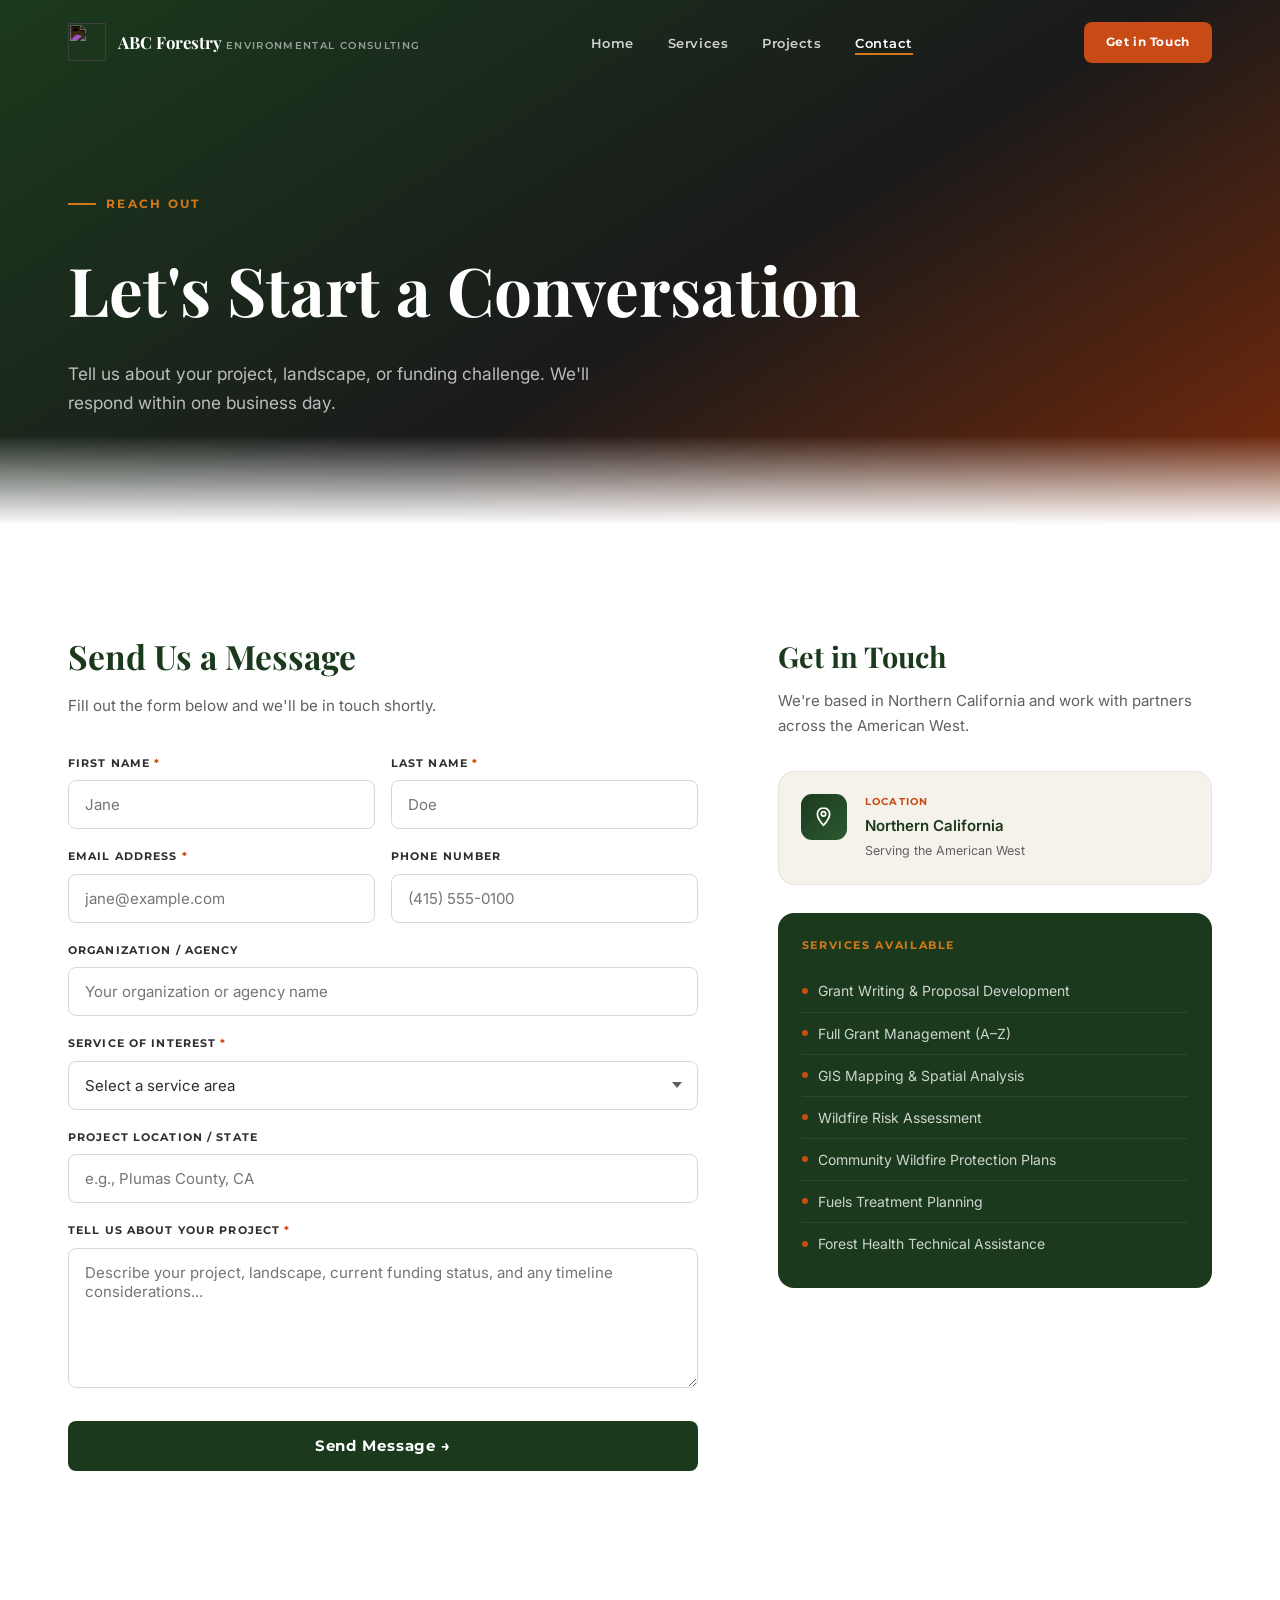
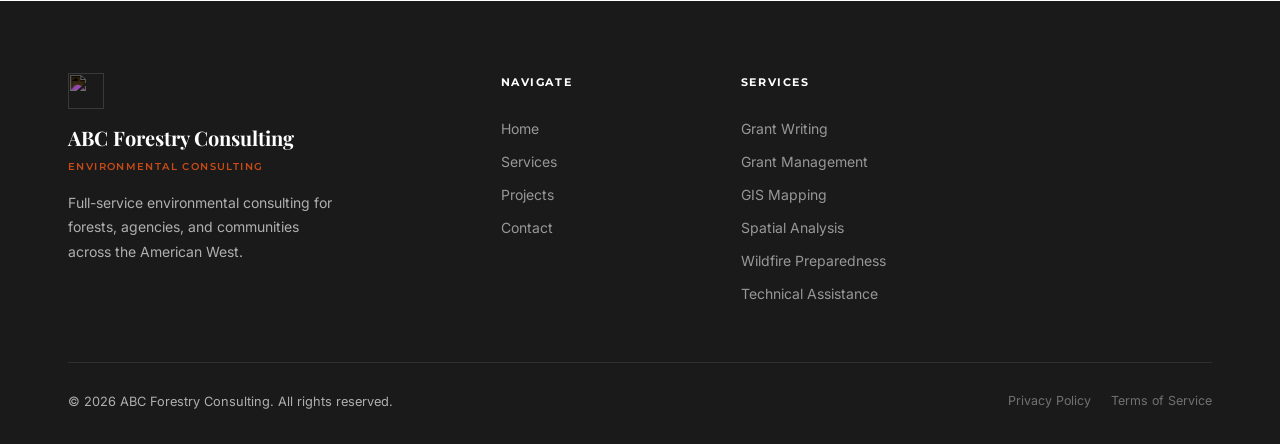
==== commit 16fa3fa7: "removed contact footers, email placerholder and phone numbers" ====
--- a/contact.html
+++ b/contact.html
@@ -16,14 +16,7 @@
 <nav class="nav scrolled" role="navigation" aria-label="Main navigation">
   <div class="container nav__inner">
     <a href="index.html" class="nav__logo" aria-label="ABC Forestry Consulting home">
-      <svg class="nav__logo-icon" viewBox="0 0 40 40" fill="none" xmlns="http://www.w3.org/2000/svg" aria-hidden="true">
-        <circle cx="20" cy="20" r="20" fill="rgba(255,255,255,0.08)"/>
-        <polygon points="20,6 27,20 13,20" fill="#4A7C4E"/>
-        <polygon points="20,12 28,26 12,26" fill="#2D5A31"/>
-        <rect x="18" y="26" width="4" height="7" rx="1" fill="#1B3A1D"/>
-        <circle cx="26" cy="14" r="3" fill="#E8A020" opacity="0.85"/>
-        <circle cx="26" cy="14" r="5" fill="#C84B15" opacity="0.25"/>
-      </svg>
+      <img src="img/abc-forestry-logo.png" alt="" class="nav__logo-icon" />
       <div class="nav__logo-text">
         <span class="nav__logo-name">ABC Forestry</span>
         <span class="nav__logo-sub">Environmental Consulting</span>
@@ -72,7 +65,7 @@
         <div class="contact-form__title">Send Us a Message</div>
         <p class="contact-form__sub">Fill out the form below and we'll be in touch shortly.</p>
 
-        <form id="contact-form" novalidate>
+        <form id="contact-form" action="https://formspree.io/f/mqagelne" method="POST" novalidate>
 
           <div class="form-row">
             <div class="form-group">
@@ -141,28 +134,6 @@
 
         <div class="info-card">
           <div class="info-card__icon" aria-hidden="true">
-            <svg viewBox="0 0 24 24" fill="none" stroke="currentColor" stroke-width="2" stroke-linecap="round" stroke-linejoin="round"><path d="M3 8l9 6 9-6M3 8v11a1 1 0 001 1h16a1 1 0 001-1V8M3 8a1 1 0 011-1h16a1 1 0 011 1"/></svg>
-          </div>
-          <div>
-            <div class="info-card__label">Email</div>
-            <div class="info-card__value">info@abcforestrryconsulting.com</div>
-            <div class="info-card__note">We respond within 1 business day</div>
-          </div>
-        </div>
-
-        <div class="info-card">
-          <div class="info-card__icon" aria-hidden="true">
-            <svg viewBox="0 0 24 24" fill="none" stroke="currentColor" stroke-width="2" stroke-linecap="round" stroke-linejoin="round"><path d="M3 5a2 2 0 012-2h3l2 5-2.5 1.5a11 11 0 005 5L14 12l5 2v3a2 2 0 01-2 2A16 16 0 013 5z"/></svg>
-          </div>
-          <div>
-            <div class="info-card__label">Phone</div>
-            <div class="info-card__value">(415) 555-0142</div>
-            <div class="info-card__note">Monday – Friday, 8 AM – 5 PM PST</div>
-          </div>
-        </div>
-
-        <div class="info-card">
-          <div class="info-card__icon" aria-hidden="true">
             <svg viewBox="0 0 24 24" fill="none" stroke="currentColor" stroke-width="2" stroke-linecap="round" stroke-linejoin="round"><path d="M12 2C8.13 2 5 5.13 5 9c0 5.25 7 13 7 13s7-7.75 7-13c0-3.87-3.13-7-7-7z"/><circle cx="12" cy="9" r="2.5"/></svg>
           </div>
           <div>
@@ -215,13 +186,7 @@
     <div class="footer__grid">
 
       <div>
-        <svg width="36" height="36" viewBox="0 0 40 40" fill="none" xmlns="http://www.w3.org/2000/svg" aria-hidden="true">
-          <circle cx="20" cy="20" r="20" fill="rgba(255,255,255,0.06)"/>
-          <polygon points="20,6 27,20 13,20" fill="#4A7C4E"/>
-          <polygon points="20,12 28,26 12,26" fill="#2D5A31"/>
-          <rect x="18" y="26" width="4" height="7" rx="1" fill="#1B3A1D"/>
-          <circle cx="26" cy="14" r="3" fill="#E8A020" opacity="0.85"/>
-        </svg>
+        <img src="img/abc-forestry-logo.png" alt="" class="footer__logo-icon" />
         <div class="footer__brand-name">ABC Forestry Consulting</div>
         <div class="footer__brand-sub">Environmental Consulting</div>
         <p class="footer__brand-desc">
@@ -247,21 +212,6 @@
         <a href="contact.html" class="footer__link">Technical Assistance</a>
       </div>
 
-      <div>
-        <div class="footer__col-title">Contact</div>
-        <div class="footer__contact-item">
-          <svg class="footer__contact-icon" fill="none" stroke="currentColor" stroke-width="2" viewBox="0 0 24 24" aria-hidden="true"><path d="M3 8l9 6 9-6M3 8v11a1 1 0 001 1h16a1 1 0 001-1V8M3 8a1 1 0 011-1h16a1 1 0 011 1"/></svg>
-          info@abcforestrryconsulting.com
-        </div>
-        <div class="footer__contact-item">
-          <svg class="footer__contact-icon" fill="none" stroke="currentColor" stroke-width="2" viewBox="0 0 24 24" aria-hidden="true"><path d="M3 5a2 2 0 012-2h3l2 5-2.5 1.5a11 11 0 005 5L14 12l5 2v3a2 2 0 01-2 2A16 16 0 013 5z"/></svg>
-          (415) 555-0142
-        </div>
-        <div class="footer__contact-item">
-          <svg class="footer__contact-icon" fill="none" stroke="currentColor" stroke-width="2" viewBox="0 0 24 24" aria-hidden="true"><path d="M12 2C8.13 2 5 5.13 5 9c0 5.25 7 13 7 13s7-7.75 7-13c0-3.87-3.13-7-7-7z"/><circle cx="12" cy="9" r="2.5"/></svg>
-          Northern California
-        </div>
-      </div>
 
     </div>
 
--- a/css/styles.css
+++ b/css/styles.css
@@ -176,6 +176,13 @@
   width: 38px;
   height: 38px;
   flex-shrink: 0;
+  filter: invert(1);
+}
+.footer__logo-icon {
+  width: 36px;
+  height: 36px;
+  filter: invert(1);
+  opacity: 0.85;
 }
 .nav__logo-text { line-height: 1.1; }
 .nav__logo-name {
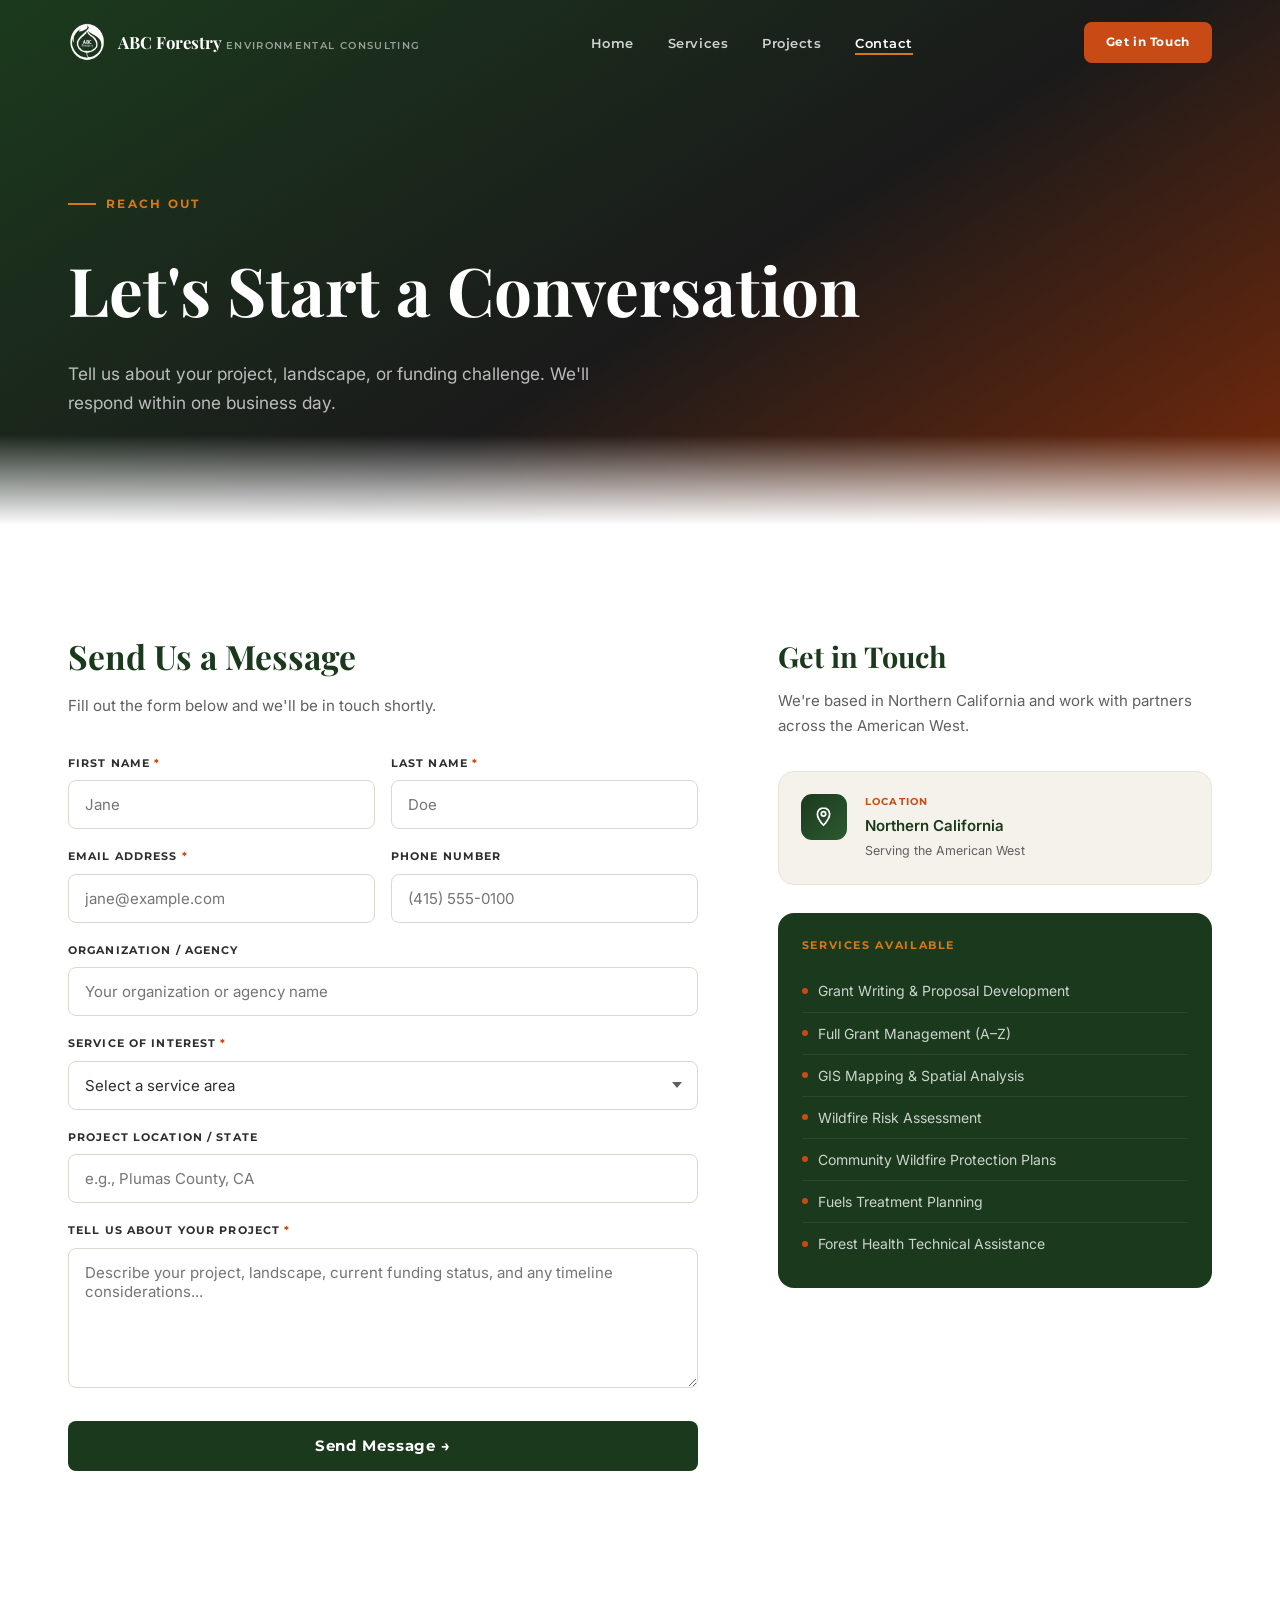
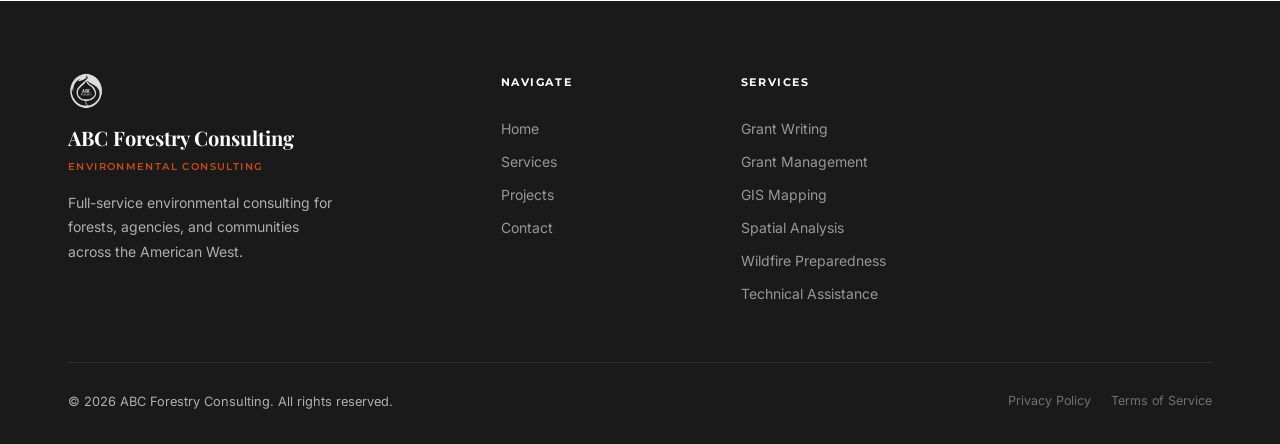
==== commit bc482014: "make live" ====
--- a/contact.html
+++ b/contact.html
@@ -16,7 +16,7 @@
 <nav class="nav scrolled" role="navigation" aria-label="Main navigation">
   <div class="container nav__inner">
     <a href="index.html" class="nav__logo" aria-label="ABC Forestry Consulting home">
-      <img src="img/abc-forestry-logo.png" alt="" class="nav__logo-icon" />
+      <img src="Img/abc-forestry-logo.png" alt="" class="nav__logo-icon" />
       <div class="nav__logo-text">
         <span class="nav__logo-name">ABC Forestry</span>
         <span class="nav__logo-sub">Environmental Consulting</span>
@@ -186,7 +186,7 @@
     <div class="footer__grid">
 
       <div>
-        <img src="img/abc-forestry-logo.png" alt="" class="footer__logo-icon" />
+        <img src="Img/abc-forestry-logo.png" alt="" class="footer__logo-icon" />
         <div class="footer__brand-name">ABC Forestry Consulting</div>
         <div class="footer__brand-sub">Environmental Consulting</div>
         <p class="footer__brand-desc">
